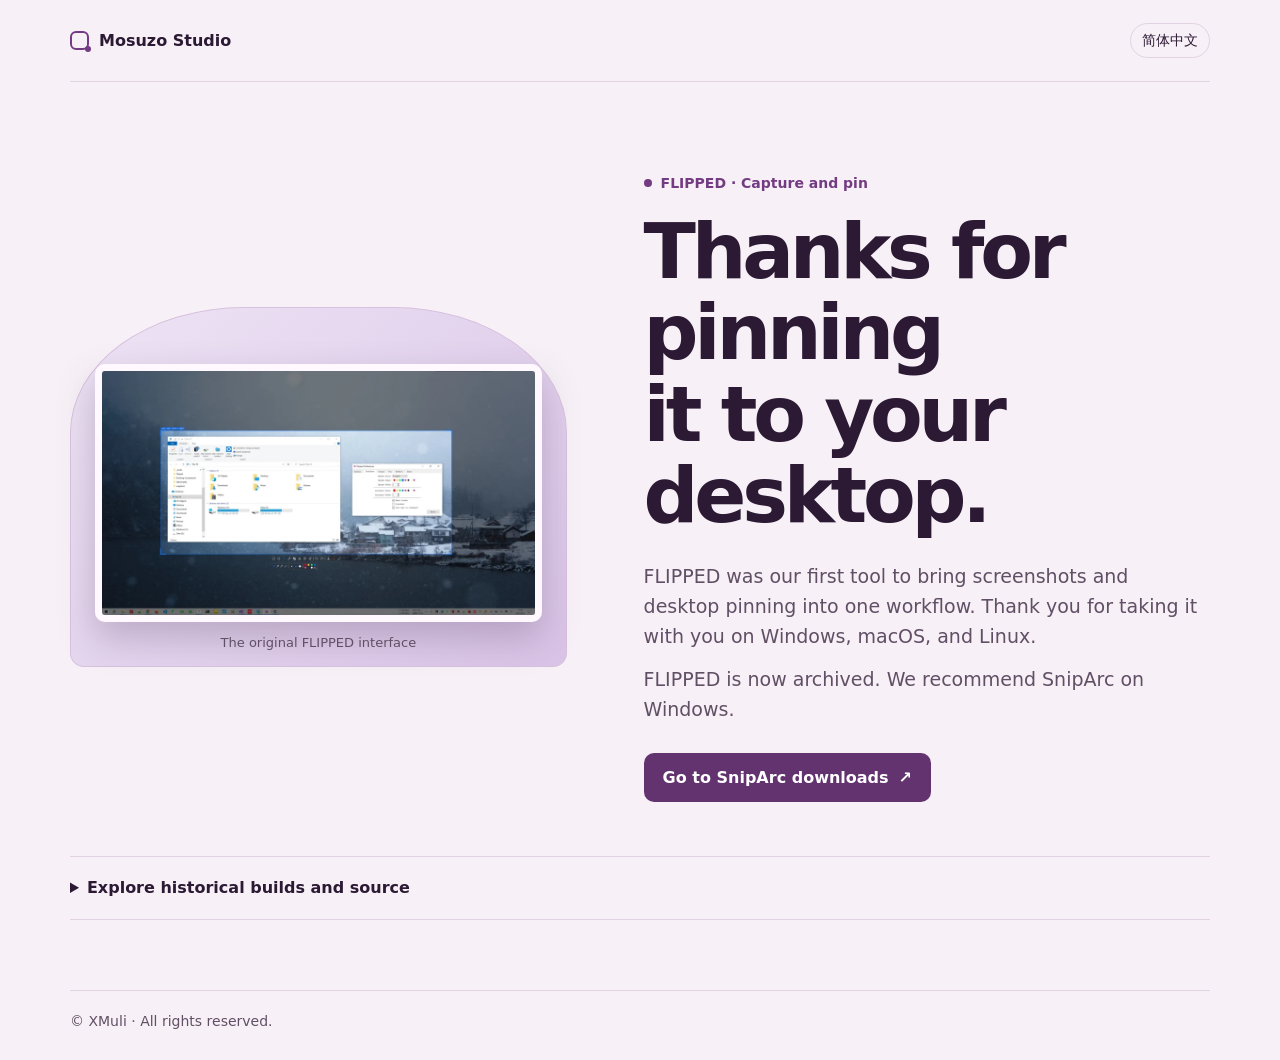
==== docs/index.html @ 4ecfbed5 "Publish bilingual FLIPPED project site" ====
<!doctype html>
<html lang="en">
<head>
  <meta charset="utf-8">
  <meta name="viewport" content="width=device-width, initial-scale=1">
  <meta name="description" content="FLIPPED was our first tool to bring screenshots and desktop pinning into one workflow. Thank you for taking it with you on Windows, macOS, and Linux.">
  <title>FLIPPED farewell · Mosuzo Studio</title>
  <link rel="stylesheet" href="farewell.css">
  <link rel="canonical" href="https://flipped.xmuli.tech/">
  <link rel="alternate" hreflang="zh-CN" href="https://flipped.xmuli.tech/zh-cn/">
</head>
<body class="legacy flipped">
<header class="top wrap">
  <a class="wordmark" href="index.html"><span class="logo-mark" aria-hidden="true"></span>Mosuzo Studio</a>
  <nav aria-label="Page navigation"><a class="language" href="zh-cn/index.html" lang="zh-CN">简体中文</a></nav>
</header>
<main class="wrap">
  <section class="legacy-hero">
    <div class="hero-copy">
      <p class="eyebrow"><span></span>FLIPPED · Capture and pin</p>
      <h1>Thanks for pinning<br>it to your desktop.</h1>
      <p class="lead">FLIPPED was our first tool to bring screenshots and desktop pinning into one workflow. Thank you for taking it with you on Windows, macOS, and Linux.</p>
      <p class="follow">FLIPPED is now archived. We recommend SnipArc on Windows.</p>
      <div class="actions"><a class="button" href="https://sniparc.mosuzo.com/download">Go to SnipArc downloads<span aria-hidden="true">↗</span></a></div>
    </div>
    <figure class="art flipped-art"><div class="photo-frame"><img src="farewell-assets/flipped.webp" alt="The original FLIPPED interface" width="920" height="518"></div><figcaption>The original FLIPPED interface</figcaption></figure>
  </section>
  <details class="archive-links">
    <summary>Explore historical builds and source</summary>
    <p>If you use macOS or Linux, look for a compatible historical build on the original project’s release page.</p>
    <div><a href="https://github.com/SunnyCapturer/FlippedPages/releases">Historical releases<span aria-hidden="true">↗</span></a><a href="https://github.com/SunnyCapturer/FLIPPED">Source<span aria-hidden="true">↗</span></a><a href="index-legacy.html">Archived website<span aria-hidden="true">↗</span></a></div>
  </details>
</main>
<footer class="footer wrap"><span>© <a href="https://github.com/XMuli">XMuli</a> · All rights reserved.</span></footer>
</body>
</html>
---- docs/farewell.css ----
:root {
  font-family: "Segoe UI", "Microsoft YaHei UI", system-ui, sans-serif;
  font-synthesis: none;
  line-height: 1.6;
}
*, *::before, *::after { box-sizing: border-box; }
body, h1, h2, p, figure { margin: 0; }
body {
  --bg: #f8f7f4;
  --ink: #201d30;
  --muted: #57536a;
  --line: #ddd8e4;
  --accent: #5542be;
  --button: #5542be;
  --button-text: #fff;
  background: var(--bg);
  color: var(--ink);
}
a { color: inherit; text-underline-offset: .25em; }
a:focus-visible, summary:focus-visible { outline: 3px solid var(--accent); outline-offset: 5px; }
img { display: block; max-width: 100%; height: auto; }
.wrap { width: min(1140px, calc(100% - 104px)); margin-inline: auto; }
.top, .footer { display: flex; align-items: center; justify-content: space-between; gap: 18px; }
.top { min-height: 82px; border-bottom: 1px solid var(--line); }
.wordmark, nav, .language, .button, .text-link, .card-link { display: inline-flex; align-items: center; gap: 10px; }
.top a, .footer a, .back, .project { text-decoration: none; }
.top a:hover, .footer a:hover, .back:hover { text-decoration: underline; }
.wordmark { font-weight: 700; }
.logo-mark { position: relative; width: 19px; height: 19px; border: 2px solid currentColor; border-radius: 6px; color: var(--accent); }
.logo-mark::after { content: ""; position: absolute; width: 6px; height: 6px; bottom: -4px; right: -4px; background: currentColor; border-radius: 50%; }
nav { gap: 24px; font-size: 14px; }
.language { padding: 5px 11px; border: 1px solid var(--line); border-radius: 100px; }
.eyebrow { color: var(--accent); font-weight: 700; font-size: 14px; display: flex; align-items: center; gap: 9px; }
.eyebrow > span { width: 8px; height: 8px; border-radius: 50%; background: currentColor; flex: none; }
h1 { font-size: clamp(48px, 6vw, 88px); line-height: 1.06; letter-spacing: -.055em; font-weight: 780; margin: 17px 0 24px; }
html[lang="en"] h1 { text-wrap: balance; }
.lead, .follow { color: var(--muted); max-width: 37rem; font-size: clamp(16px, 1.6vw, 19px); }
.follow { margin-top: 12px; }
.actions { display: flex; flex-wrap: wrap; align-items: center; gap: 12px 22px; margin-top: 28px; }
.button { background: var(--button); color: var(--button-text); padding: 12px 19px; border-radius: 10px; text-decoration: none; font-weight: 700; white-space: nowrap; }
.button:hover { filter: brightness(.9); }
.text-link { font-weight: 650; color: var(--accent); text-decoration: none; }
.text-link:hover { text-decoration: underline; }
.footer { border-top: 1px solid var(--line); color: var(--muted); font-size: 14px; padding: 19px 0 28px; margin-top: 70px; }
.home-hero, .legacy-hero { display: grid; align-items: center; grid-template-columns: minmax(0, 1.03fr) minmax(0, 1fr); gap: clamp(35px, 6vw, 90px); }
.home-hero { padding-block: clamp(55px, 8vw, 111px) 75px; }
.main-art { position: relative; display: grid; place-items: center; min-height: 418px; isolation: isolate; background: #e8e2fe; border: 1px solid #d7cbf7; border-radius: 22px; overflow: hidden; padding: 52px 40px 30px; }
.main-art img { position: relative; width: min(86%, 300px); border-radius: 13px; box-shadow: 0 18px 45px #30245c3b; }
.art-grid { position: absolute; inset: 0; z-index: -1; background: radial-gradient(ellipse at 85% 15%, #faf7ff, transparent 57%), repeating-linear-gradient(0deg, #7864b516 0 1px, transparent 1px 31px), repeating-linear-gradient(90deg, #7864b516 0 1px, transparent 1px 31px); }
.art-caption { position: absolute; top: 18px; left: 19px; right: 19px; display: flex; align-items: center; justify-content: space-between; gap: 8px; font-size: 12px; color: #554774; }
.art-caption strong { font-size: 17px; color: #2e2351; }
.projects { scroll-margin-top: 22px; padding-block: 27px 0; border-top: 1px solid var(--line); }
.section-heading h2, .last-call h2 { font-size: clamp(29px, 4vw, 49px); letter-spacing: -.04em; line-height: 1.16; margin: 6px 0 8px; }
.section-heading > p:last-child, .last-call p { color: var(--muted); }
.project-grid { display: grid; grid-template-columns: repeat(4, minmax(0, 1fr)); gap: 13px; margin-top: 21px; }
.project { display: grid; align-content: start; gap: 5px; min-height: 174px; padding: 16px; border-radius: 13px; border: 1px solid transparent; font-size: 14px; }
.project:hover { border-color: currentColor; }
.project strong { font-size: clamp(18px, 2.3vw, 29px); line-height: 1.2; overflow-wrap: anywhere; }
.project-period { font-size: 12px; font-weight: 650; }
.card-link { margin-top: 8px; font-weight: 700; }
.shotx-card { color: #d6f8df; background: #162a22; }
.flipped-card { color: #3b2951; background: #eee3f3; }
.sunny-card { color: #673b20; background: #fae8c6; }
.sunnycapturer-card { color: #253b81; background: #e0e9ff; }
.last-call { display: flex; align-items: center; justify-content: space-between; gap: 22px; margin-top: 52px; padding: 26px 28px; background: #eeeafb; border: 1px solid #ddd5f3; border-radius: 15px; }
.last-call h2 { margin-top: 0; font-size: clamp(25px, 3.5vw, 37px); }
.back { display: inline-block; color: var(--muted); font-size: 14px; margin-top: 24px; }
.legacy-hero { padding-block: clamp(45px, 7vw, 94px) 54px; }
.art { min-width: 0; }
.art figcaption { font-size: 13px; color: var(--muted); }
.archive-links { padding: 18px 0; border-top: 1px solid var(--line); border-bottom: 1px solid var(--line); }
.archive-links summary { width: fit-content; font-weight: 680; cursor: pointer; }
.archive-links p { color: var(--muted); margin: 10px 0; }
.archive-links div { display: flex; flex-wrap: wrap; gap: 6px 16px; }
.archive-links a { display: inline-flex; gap: 6px; color: var(--accent); font-weight: 650; }

.shotx { --bg: #101d18; --ink: #effff2; --muted: #b1c8ba; --line: #354b3f; --accent: #a0edb7; --button: #a8edba; --button-text: #102617; }
.shotx .wordmark, .shotx .eyebrow, .shotx .terminal, .shotx .archive-links summary { font-family: Consolas, "Microsoft YaHei UI", monospace; }
.shotx .button, .shotx .language { border-radius: 4px; }
.terminal { background: #14271d; border: 1px solid #426651; border-radius: 10px; box-shadow: 0 20px 50px #090f0c7a; overflow: hidden; }
.terminal-bar, .window-bar { display: flex; align-items: center; gap: 6px; min-height: 41px; padding: 0 13px; }
.terminal-bar { border-bottom: 1px solid #395645; color: #c6dacc; font-size: 12px; }
.terminal-bar i, .window-bar i { width: 7px; height: 7px; border-radius: 50%; background: currentColor; opacity: .68; }
.terminal-bar span { margin-left: 6px; }
.terminal-body { display: grid; min-height: 318px; place-content: center; justify-items: center; gap: 11px; color: #c2efd0; background: repeating-linear-gradient(90deg,#87bb9215 0 1px,transparent 1px 24px), repeating-linear-gradient(0deg,#87bb9215 0 1px,transparent 1px 24px); }
.terminal-body > span { color: #adc5b7; font-size: 12px; }
.reticle { position: relative; width: min(220px, 48vw); aspect-ratio: 1.65; border: 1px dashed #9cebaf; background: #89d5a018; margin-bottom: 5px; display: grid; place-items: center; }
.reticle::before { content: "+"; color: #a0edb7; font-size: 29px; }
.reticle::after, .reticle i { content: ""; position: absolute; width: 10px; height: 10px; border: 2px solid #9cebaf; background: #14271d; }
.reticle::after { right: -5px; bottom: -5px; }
.reticle i { left: -5px; top: -5px; }

.flipped { --bg: #f7f1f7; --ink: #2c1934; --muted: #604f65; --line: #e2d3e3; --accent: #733b81; --button: #633370; }
.flipped .legacy-hero { grid-template-columns: minmax(0, 1fr) minmax(0, 1.14fr); }
.flipped .legacy-hero .hero-copy { grid-column: 2; grid-row: 1; }
.flipped .flipped-art { grid-column: 1; grid-row: 1; }
.flipped-art { padding: 22px 24px 12px; background: linear-gradient(135deg,#eee4f5,#d9c4e7); border: 1px solid #d8c1df; border-radius: 35% 35% 14px 14px; }
.photo-frame { border: 7px solid #fff8ff; border-radius: 10px; margin-top: 34px; box-shadow: 0 16px 36px #47325243; overflow: hidden; }
.flipped-art figcaption { text-align: center; padding-top: 11px; }

.sunny { --bg: #fff7e7; --ink: #442c1e; --muted: #70513a; --line: #ead9bd; --accent: #8d440e; --button: #8a4217; }
.sunny h1 { font-family: Georgia, "Songti SC", SimSun, serif; font-weight: 700; }
.sunny .button { border-radius: 100px; }
.postcard { background: #fffcf0; border: 1px solid #ead4ab; padding: 12px; box-shadow: 0 20px 37px #50341121; transform: rotate(3deg); margin: 8px; }
.sun-scene { position: relative; display: grid; place-items: center; min-height: 240px; isolation: isolate; overflow: hidden; background: #fbe5af; }
.sun-scene i { position: absolute; width: 42%; aspect-ratio: 1; border-radius: 50%; background: #ed9c42; top: 18%; }
.sun-scene b, .sun-scene span { position: absolute; bottom: -62%; border-radius: 50%; width: 104%; aspect-ratio: 1; }
.sun-scene b { background: #c66b43; left: -28%; }
.sun-scene span { background: #df8056; right: -37%; bottom: -74%; }
.postcard figcaption { display: flex; flex-wrap: wrap; align-items: baseline; justify-content: space-between; gap: 4px 12px; padding: 8px 5px 1px; }
.postcard strong { font-family: Georgia, serif; font-size: 26px; color: #713b23; }

.sunnycapturer { --bg: #eef3fe; --ink: #172758; --muted: #445580; --line: #d0dcf5; --accent: #2b48aa; --button: #2c48ad; }
.sunnycapturer .legacy-hero { grid-template-columns: 1fr; text-align: center; gap: 28px; }
.sunnycapturer .hero-copy { display: grid; justify-items: center; }
.sunnycapturer h1 br { display: none; }
.sunnycapturer .actions { justify-content: center; }
.capturer-art { width: min(100%, 720px); margin-inline: auto; isolation: isolate; position: relative; padding: 38px 32px 11px; border-radius: 18px; background: linear-gradient(137deg,#dbe8ff,#d7d7fa); overflow: hidden; border: 1px solid #d1dafa; }
.capturer-orbit { position: absolute; z-index: -1; inset: -60% 18% auto; aspect-ratio: 1; border-radius: 50%; border: 1px solid #8c9bda94; box-shadow: 0 0 0 15px #e2e9ff77, 0 0 0 36px #8c9bda26; }
.capturer-window { overflow: hidden; border-radius: 10px; box-shadow: 0 14px 30px #293f8434; background: #fff; text-align: left; }
.window-bar { min-height: 29px; color: #6375ad; background: #f6f8ff; border-bottom: 1px solid #e0e6fa; }
.capturer-window img { width: 100%; }
.capturer-art figcaption { margin-top: 10px; }

@media (max-width: 960px) {
  .wrap { width: calc(100% - 58px); }
  .main-art { min-height: 350px; }
  .project-grid { grid-template-columns: repeat(2, minmax(0, 1fr)); }
}
@media (max-width: 700px) {
  .wrap { width: calc(100% - 34px); }
  .top { min-height: 63px; }
  nav { gap: 9px; }
  .top nav > a:first-child { display: none; }
  .home-hero, .legacy-hero, .flipped .legacy-hero { grid-template-columns: minmax(0, 1fr); gap: 29px; padding-block: 40px 44px; }
  .flipped .legacy-hero .hero-copy, .flipped .flipped-art { grid-column: auto; grid-row: auto; }
  .main-art { min-height: 0; padding: 51px 25px 23px; }
  h1 { margin-block: 14px 16px; font-size: clamp(41px, 9vw, 64px); }
  .photo-frame { margin-top: 16px; }
  .terminal-body { min-height: 230px; }
  .sun-scene { min-height: 185px; }
  .capturer-art { padding-inline: 15px; }
  .last-call { align-items: flex-start; flex-direction: column; padding: 19px; }
  .footer { margin-top: 46px; }
}
@media (max-width: 380px) {
  .project-grid { grid-template-columns: 1fr; }
  .project { min-height: auto; }
  .art-caption { left: 11px; right: 11px; }
}
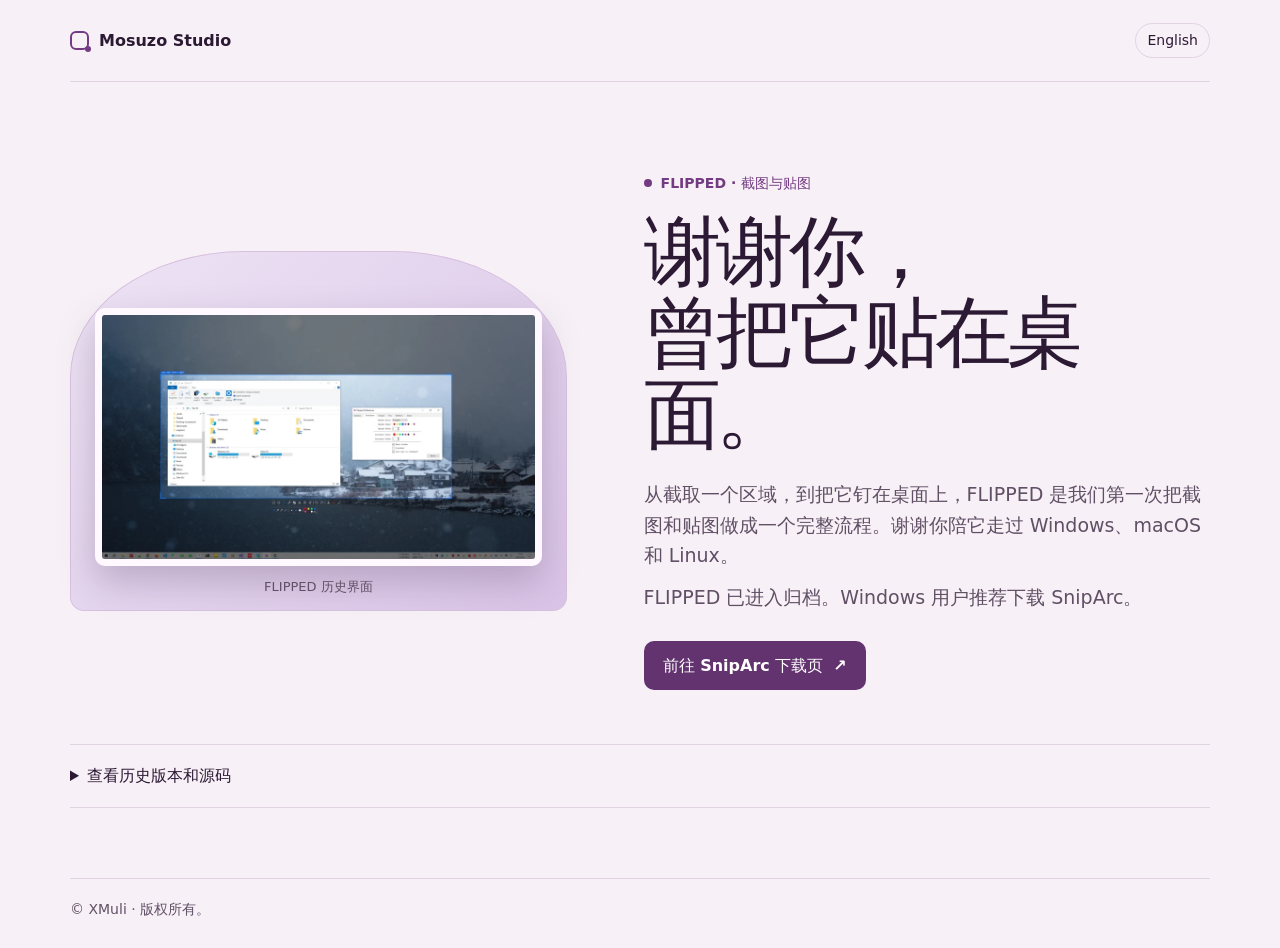
==== commit db8bcf35: "Set Chinese as the default website language" ====
--- a/docs/index.html
+++ b/docs/index.html
@@ -1,36 +1,36 @@
 <!doctype html>
-<html lang="en">
+<html lang="zh-CN">
 <head>
   <meta charset="utf-8">
   <meta name="viewport" content="width=device-width, initial-scale=1">
-  <meta name="description" content="FLIPPED was our first tool to bring screenshots and desktop pinning into one workflow. Thank you for taking it with you on Windows, macOS, and Linux.">
-  <title>FLIPPED farewell · Mosuzo Studio</title>
+  <meta name="description" content="从截取一个区域，到把它钉在桌面上，FLIPPED 是我们第一次把截图和贴图做成一个完整流程。谢谢你陪它走过 Windows、macOS 和 Linux。">
+  <title>FLIPPED 告别页 · Mosuzo Studio</title>
   <link rel="stylesheet" href="farewell.css">
   <link rel="canonical" href="https://flipped.xmuli.tech/">
-  <link rel="alternate" hreflang="zh-CN" href="https://flipped.xmuli.tech/zh-cn/">
+  <link rel="alternate" hreflang="en" href="https://flipped.xmuli.tech/en/">
 </head>
 <body class="legacy flipped">
 <header class="top wrap">
   <a class="wordmark" href="index.html"><span class="logo-mark" aria-hidden="true"></span>Mosuzo Studio</a>
-  <nav aria-label="Page navigation"><a class="language" href="zh-cn/index.html" lang="zh-CN">简体中文</a></nav>
+  <nav aria-label="页面导航"><a class="language" href="en/index.html" lang="en">English</a></nav>
 </header>
 <main class="wrap">
   <section class="legacy-hero">
     <div class="hero-copy">
-      <p class="eyebrow"><span></span>FLIPPED · Capture and pin</p>
-      <h1>Thanks for pinning<br>it to your desktop.</h1>
-      <p class="lead">FLIPPED was our first tool to bring screenshots and desktop pinning into one workflow. Thank you for taking it with you on Windows, macOS, and Linux.</p>
-      <p class="follow">FLIPPED is now archived. We recommend SnipArc on Windows.</p>
-      <div class="actions"><a class="button" href="https://sniparc.mosuzo.com/download">Go to SnipArc downloads<span aria-hidden="true">↗</span></a></div>
+      <p class="eyebrow"><span></span>FLIPPED · 截图与贴图</p>
+      <h1>谢谢你，<br>曾把它贴在桌面。</h1>
+      <p class="lead">从截取一个区域，到把它钉在桌面上，FLIPPED 是我们第一次把截图和贴图做成一个完整流程。谢谢你陪它走过 Windows、macOS 和 Linux。</p>
+      <p class="follow">FLIPPED 已进入归档。Windows 用户推荐下载 SnipArc。</p>
+      <div class="actions"><a class="button" href="https://sniparc.mosuzo.com/zh-cn/download">前往 SnipArc 下载页<span aria-hidden="true">↗</span></a></div>
     </div>
-    <figure class="art flipped-art"><div class="photo-frame"><img src="farewell-assets/flipped.webp" alt="The original FLIPPED interface" width="920" height="518"></div><figcaption>The original FLIPPED interface</figcaption></figure>
+    <figure class="art flipped-art"><div class="photo-frame"><img src="farewell-assets/flipped.webp" alt="FLIPPED 历史界面" width="920" height="518"></div><figcaption>FLIPPED 历史界面</figcaption></figure>
   </section>
   <details class="archive-links">
-    <summary>Explore historical builds and source</summary>
-    <p>If you use macOS or Linux, look for a compatible historical build on the original project’s release page.</p>
-    <div><a href="https://github.com/SunnyCapturer/FlippedPages/releases">Historical releases<span aria-hidden="true">↗</span></a><a href="https://github.com/SunnyCapturer/FLIPPED">Source<span aria-hidden="true">↗</span></a><a href="index-legacy.html">Archived website<span aria-hidden="true">↗</span></a></div>
+    <summary>查看历史版本和源码</summary>
+    <p>历史版本面向的平台各有不同。macOS 或 Linux 用户可从原项目查找适合自己系统的旧版本。</p>
+    <div><a href="https://github.com/SunnyCapturer/FlippedPages/releases">历史发布<span aria-hidden="true">↗</span></a><a href="https://github.com/SunnyCapturer/FLIPPED">源码<span aria-hidden="true">↗</span></a><a href="../index-legacy.zh_CN.html">旧站档案<span aria-hidden="true">↗</span></a></div>
   </details>
 </main>
-<footer class="footer wrap"><span>© <a href="https://github.com/XMuli">XMuli</a> · All rights reserved.</span></footer>
+<footer class="footer wrap"><span>© <a href="https://github.com/XMuli">XMuli</a> · 版权所有。</span></footer>
 </body>
 </html>
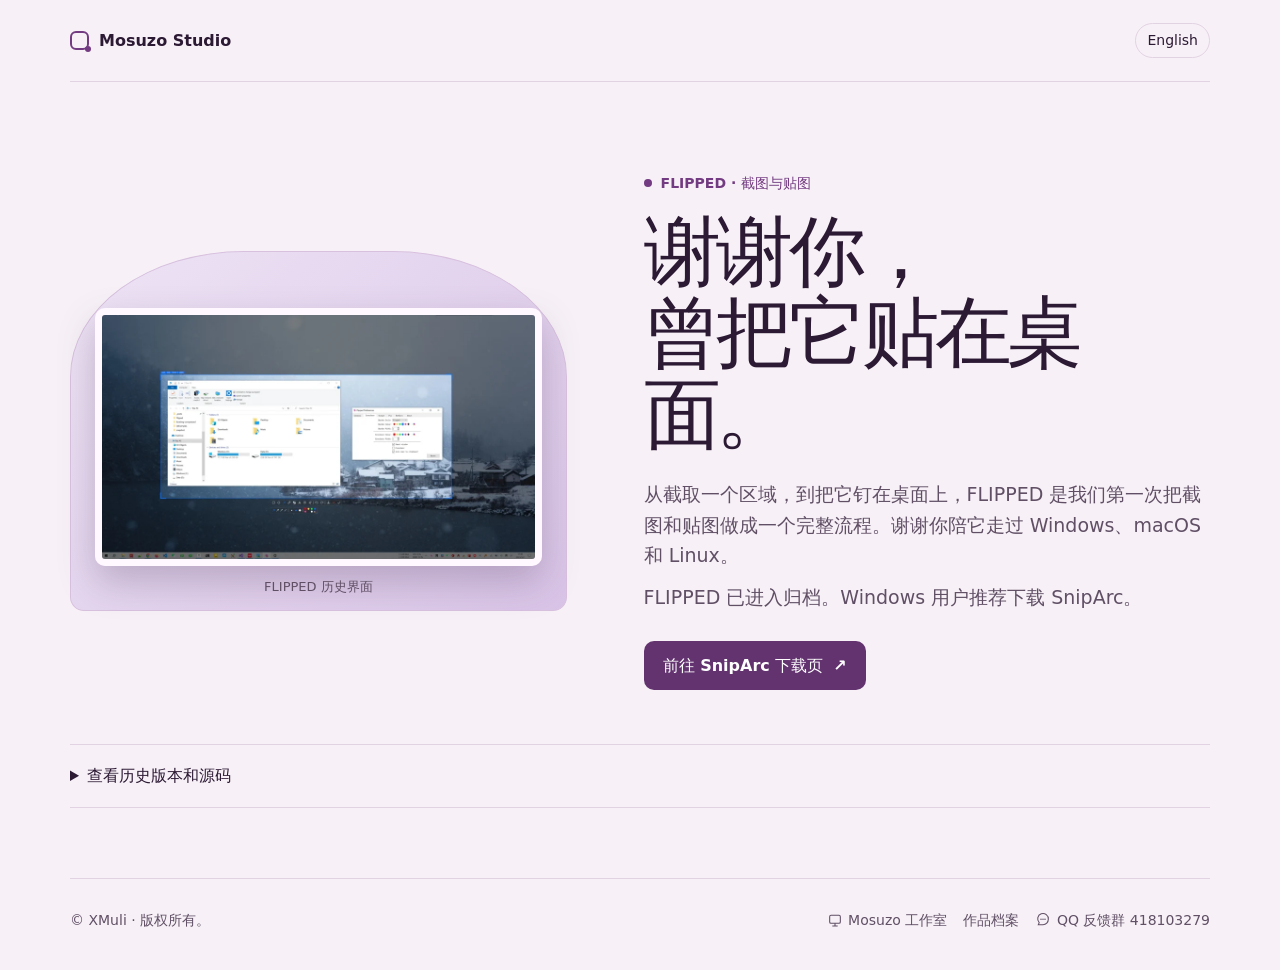
==== commit c45c5a81: "Add archive and feedback links to the website footer" ====
--- a/docs/index.html
+++ b/docs/index.html
@@ -31,6 +31,6 @@
     <div><a href="https://github.com/SunnyCapturer/FlippedPages/releases">历史发布<span aria-hidden="true">↗</span></a><a href="https://github.com/SunnyCapturer/FLIPPED">源码<span aria-hidden="true">↗</span></a><a href="../index-legacy.zh_CN.html">旧站档案<span aria-hidden="true">↗</span></a></div>
   </details>
 </main>
-<footer class="footer wrap"><span>© <a href="https://github.com/XMuli">XMuli</a> · 版权所有。</span></footer>
+<footer class="footer wrap"><span>© <a href="https://github.com/XMuli">XMuli</a> · 版权所有。</span><nav class="site-contacts" aria-label="联系"><a href="https://mosuzo.com/"><svg class="contact-icon" viewBox="0 0 24 24" fill="none" stroke="currentColor" stroke-width="1.6" aria-hidden="true"><rect x="4" y="5" width="16" height="12" rx="2"/><path d="M8 21h8m-4-4v4"/></svg>Mosuzo 工作室</a><a href="https://screenshot-archive.xmuli.tech/">作品档案</a><a href="https://qm.qq.com/q/ff0xkauRdm"><svg class="contact-icon" viewBox="0 0 24 24" fill="none" stroke="currentColor" stroke-width="1.6" aria-hidden="true"><path d="M20 11a8 8 0 0 1-8 8H5l1.3-3.1A8 8 0 1 1 20 11Z"/><path d="M9 11h.02m2.98 0h.02m2.98 0h.02" stroke-width="2.2" stroke-linecap="round"/></svg>QQ 反馈群 418103279</a></nav></footer>
 </body>
 </html>
--- a/docs/farewell.css
+++ b/docs/farewell.css
@@ -148,3 +148,9 @@
   .project { min-height: auto; }
   .art-caption { left: 11px; right: 11px; }
 }
+
+.site-contacts { display: flex; flex-wrap: wrap; gap: .1rem 1rem; align-items: center; font-size: .875rem; }
+.site-contacts a { display: inline-flex; align-items: center; gap: .35rem; min-height: 44px; text-decoration: none; }
+.site-contacts a:hover { text-decoration: underline; }
+.site-contacts .contact-icon { width: 1rem; height: 1rem; flex: none; }
+footer:has(.site-contacts) { display: flex; flex-wrap: wrap; align-items: center; justify-content: space-between; gap: .25rem 1rem; }
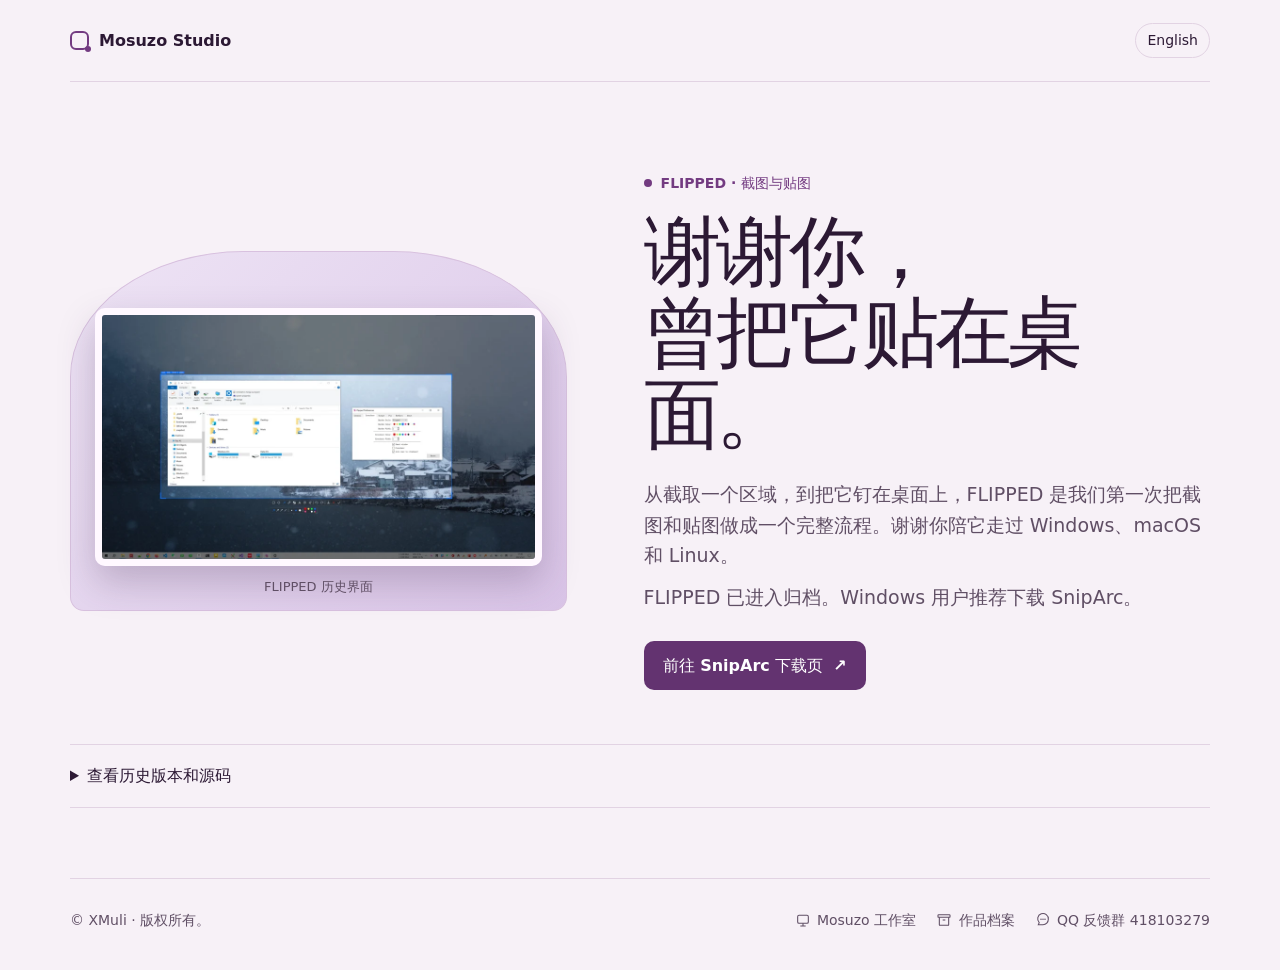
==== commit 1712a2fb: "Fix footer contact layout and refresh cached styles Add intrinsic SVG sizes, align the footer links " ====
--- a/docs/index.html
+++ b/docs/index.html
@@ -5,7 +5,7 @@
   <meta name="viewport" content="width=device-width, initial-scale=1">
   <meta name="description" content="从截取一个区域，到把它钉在桌面上，FLIPPED 是我们第一次把截图和贴图做成一个完整流程。谢谢你陪它走过 Windows、macOS 和 Linux。">
   <title>FLIPPED 告别页 · Mosuzo Studio</title>
-  <link rel="stylesheet" href="farewell.css">
+  <link rel="stylesheet" href="farewell.css?v=20261127">
   <link rel="canonical" href="https://flipped.xmuli.tech/">
   <link rel="alternate" hreflang="en" href="https://flipped.xmuli.tech/en/">
 </head>
@@ -31,6 +31,6 @@
     <div><a href="https://github.com/SunnyCapturer/FlippedPages/releases">历史发布<span aria-hidden="true">↗</span></a><a href="https://github.com/SunnyCapturer/FLIPPED">源码<span aria-hidden="true">↗</span></a><a href="../index-legacy.zh_CN.html">旧站档案<span aria-hidden="true">↗</span></a></div>
   </details>
 </main>
-<footer class="footer wrap"><span>© <a href="https://github.com/XMuli">XMuli</a> · 版权所有。</span><nav class="site-contacts" aria-label="联系"><a href="https://mosuzo.com/"><svg class="contact-icon" viewBox="0 0 24 24" fill="none" stroke="currentColor" stroke-width="1.6" aria-hidden="true"><rect x="4" y="5" width="16" height="12" rx="2"/><path d="M8 21h8m-4-4v4"/></svg>Mosuzo 工作室</a><a href="https://screenshot-archive.xmuli.tech/">作品档案</a><a href="https://qm.qq.com/q/ff0xkauRdm"><svg class="contact-icon" viewBox="0 0 24 24" fill="none" stroke="currentColor" stroke-width="1.6" aria-hidden="true"><path d="M20 11a8 8 0 0 1-8 8H5l1.3-3.1A8 8 0 1 1 20 11Z"/><path d="M9 11h.02m2.98 0h.02m2.98 0h.02" stroke-width="2.2" stroke-linecap="round"/></svg>QQ 反馈群 418103279</a></nav></footer>
+<footer class="footer wrap"><span>© <a href="https://github.com/XMuli">XMuli</a> · 版权所有。</span><nav class="site-contacts" aria-label="联系"><a href="https://mosuzo.com/"><svg class="contact-icon" width="16" height="16" viewBox="0 0 24 24" fill="none" stroke="currentColor" stroke-width="1.6" aria-hidden="true"><rect x="4" y="5" width="16" height="12" rx="2"/><path d="M8 21h8m-4-4v4"/></svg>Mosuzo 工作室</a><a href="https://screenshot-archive.xmuli.tech/"><svg class="contact-icon" width="16" height="16" viewBox="0 0 24 24" fill="none" stroke="currentColor" stroke-width="1.6" aria-hidden="true"><rect x="3" y="4" width="18" height="4" rx="1"/><path d="M5 8v11a1 1 0 0 0 1 1h12a1 1 0 0 0 1-1V8"/><path d="M10 12h4"/></svg>作品档案</a><a href="https://qm.qq.com/q/ff0xkauRdm"><svg class="contact-icon" width="16" height="16" viewBox="0 0 24 24" fill="none" stroke="currentColor" stroke-width="1.6" aria-hidden="true"><path d="M20 11a8 8 0 0 1-8 8H5l1.3-3.1A8 8 0 1 1 20 11Z"/><path d="M9 11h.02m2.98 0h.02m2.98 0h.02" stroke-width="2.2" stroke-linecap="round"/></svg>QQ 反馈群 418103279</a></nav></footer>
 </body>
 </html>
--- a/docs/farewell.css
+++ b/docs/farewell.css
@@ -149,8 +149,12 @@
   .art-caption { left: 11px; right: 11px; }
 }
 
-.site-contacts { display: flex; flex-wrap: wrap; gap: .1rem 1rem; align-items: center; font-size: .875rem; }
-.site-contacts a { display: inline-flex; align-items: center; gap: .35rem; min-height: 44px; text-decoration: none; }
+.site-contacts { display: flex; flex-wrap: wrap; align-items: center; gap: .1rem 1.25rem; font-size: .875rem; }
+.site-contacts a { display: inline-flex; align-items: center; gap: .4rem; min-height: 44px; white-space: nowrap; text-decoration: none; }
 .site-contacts a:hover { text-decoration: underline; }
 .site-contacts .contact-icon { width: 1rem; height: 1rem; flex: none; }
-footer:has(.site-contacts) { display: flex; flex-wrap: wrap; align-items: center; justify-content: space-between; gap: .25rem 1rem; }+footer:has(.site-contacts) { display: flex; flex-wrap: wrap; align-items: center; justify-content: space-between; gap: .25rem 1.25rem; }
+@media (max-width: 700px) {
+  footer:has(.site-contacts) { align-items: flex-start; }
+  .site-contacts { gap: .1rem 1rem; }
+}
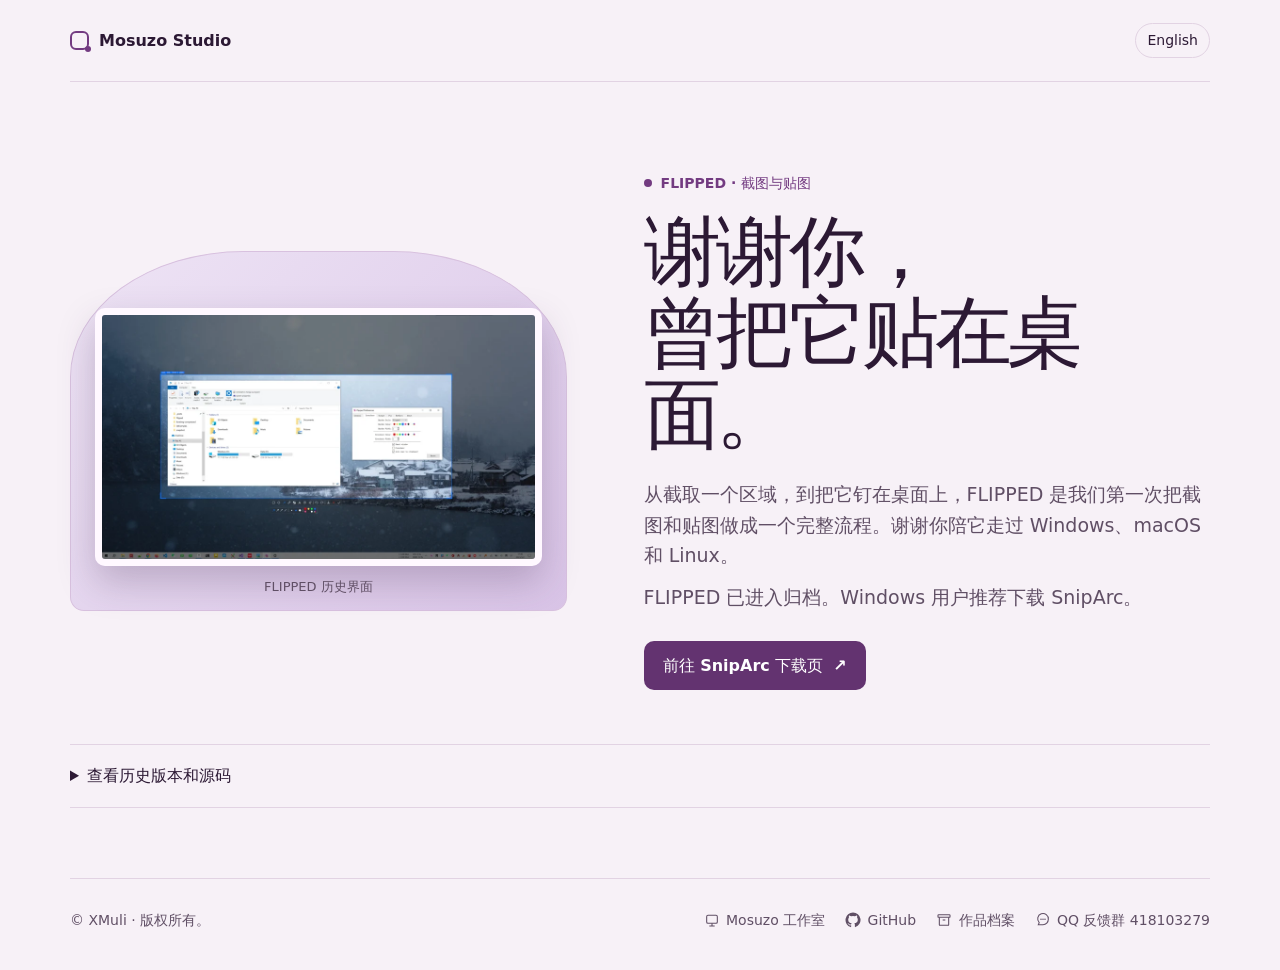
==== commit 62f2fd62: "Refresh bilingual README and footer contacts Rewrite the READMEs with a project screenshot and logo " ====
--- a/docs/index.html
+++ b/docs/index.html
@@ -31,6 +31,6 @@
     <div><a href="https://github.com/SunnyCapturer/FlippedPages/releases">历史发布<span aria-hidden="true">↗</span></a><a href="https://github.com/SunnyCapturer/FLIPPED">源码<span aria-hidden="true">↗</span></a><a href="../index-legacy.zh_CN.html">旧站档案<span aria-hidden="true">↗</span></a></div>
   </details>
 </main>
-<footer class="footer wrap"><span>© <a href="https://github.com/XMuli">XMuli</a> · 版权所有。</span><nav class="site-contacts" aria-label="联系"><a href="https://mosuzo.com/"><svg class="contact-icon" width="16" height="16" viewBox="0 0 24 24" fill="none" stroke="currentColor" stroke-width="1.6" aria-hidden="true"><rect x="4" y="5" width="16" height="12" rx="2"/><path d="M8 21h8m-4-4v4"/></svg>Mosuzo 工作室</a><a href="https://screenshot-archive.xmuli.tech/"><svg class="contact-icon" width="16" height="16" viewBox="0 0 24 24" fill="none" stroke="currentColor" stroke-width="1.6" aria-hidden="true"><rect x="3" y="4" width="18" height="4" rx="1"/><path d="M5 8v11a1 1 0 0 0 1 1h12a1 1 0 0 0 1-1V8"/><path d="M10 12h4"/></svg>作品档案</a><a href="https://qm.qq.com/q/ff0xkauRdm"><svg class="contact-icon" width="16" height="16" viewBox="0 0 24 24" fill="none" stroke="currentColor" stroke-width="1.6" aria-hidden="true"><path d="M20 11a8 8 0 0 1-8 8H5l1.3-3.1A8 8 0 1 1 20 11Z"/><path d="M9 11h.02m2.98 0h.02m2.98 0h.02" stroke-width="2.2" stroke-linecap="round"/></svg>QQ 反馈群 418103279</a></nav></footer>
+<footer class="footer wrap"><span>© <a href="https://github.com/XMuli">XMuli</a> · 版权所有。</span><nav class="site-contacts" aria-label="联系"><a href="https://mosuzo.com/"><svg class="contact-icon" width="16" height="16" viewBox="0 0 24 24" fill="none" stroke="currentColor" stroke-width="1.6" aria-hidden="true"><rect x="4" y="5" width="16" height="12" rx="2"/><path d="M8 21h8m-4-4v4"/></svg>Mosuzo 工作室</a><a href="https://github.com/XMuli"><svg class="contact-icon" width="16" height="16" viewBox="0 0 24 24" fill="currentColor" aria-hidden="true"><path d="M12 .75a11.25 11.25 0 0 0-3.56 21.92c.56.1.77-.24.77-.54v-2.1c-3.13.68-3.79-1.33-3.79-1.33-.51-1.3-1.25-1.64-1.25-1.64-1.02-.7.08-.69.08-.69 1.13.08 1.72 1.16 1.72 1.16 1 1.72 2.64 1.22 3.28.93.1-.73.39-1.22.71-1.5-2.5-.29-5.13-1.25-5.13-5.57 0-1.23.44-2.24 1.16-3.03-.12-.28-.5-1.43.11-2.98 0 0 .95-.31 3.1 1.16a10.76 10.76 0 0 1 5.64 0c2.15-1.47 3.1-1.16 3.1-1.16.61 1.55.23 2.7.11 2.98.72.79 1.16 1.8 1.16 3.03 0 4.33-2.63 5.28-5.14 5.56.4.35.76 1.03.76 2.08v3.1c0 .3.21.65.78.54A11.25 11.25 0 0 0 12 .75Z"/></svg>GitHub</a><a href="https://screenshot-archive.xmuli.tech/"><svg class="contact-icon" width="16" height="16" viewBox="0 0 24 24" fill="none" stroke="currentColor" stroke-width="1.6" aria-hidden="true"><rect x="3" y="4" width="18" height="4" rx="1"/><path d="M5 8v11a1 1 0 0 0 1 1h12a1 1 0 0 0 1-1V8"/><path d="M10 12h4"/></svg>作品档案</a><a href="https://qm.qq.com/q/ff0xkauRdm"><svg class="contact-icon" width="16" height="16" viewBox="0 0 24 24" fill="none" stroke="currentColor" stroke-width="1.6" aria-hidden="true"><path d="M20 11a8 8 0 0 1-8 8H5l1.3-3.1A8 8 0 1 1 20 11Z"/><path d="M9 11h.02m2.98 0h.02m2.98 0h.02" stroke-width="2.2" stroke-linecap="round"/></svg>QQ 反馈群 418103279</a></nav></footer>
 </body>
 </html>
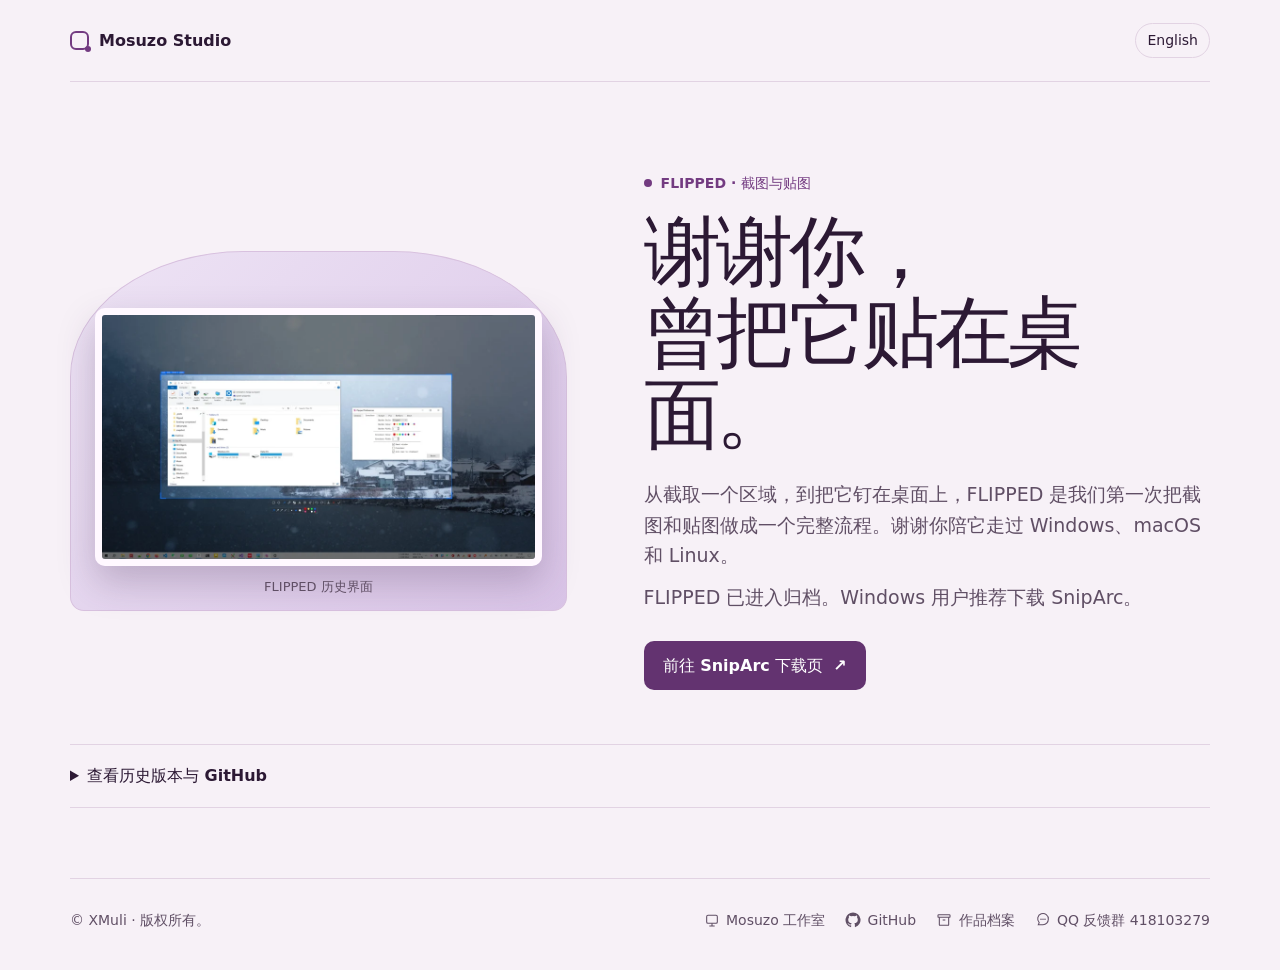
==== commit a392a249: "Use GitHub labels instead of source wording Replace the source link labels and the historical-builds" ====
--- a/docs/index.html
+++ b/docs/index.html
@@ -26,9 +26,9 @@
     <figure class="art flipped-art"><div class="photo-frame"><img src="farewell-assets/flipped.webp" alt="FLIPPED 历史界面" width="920" height="518"></div><figcaption>FLIPPED 历史界面</figcaption></figure>
   </section>
   <details class="archive-links">
-    <summary>查看历史版本和源码</summary>
+    <summary>查看历史版本与 GitHub</summary>
     <p>历史版本面向的平台各有不同。macOS 或 Linux 用户可从原项目查找适合自己系统的旧版本。</p>
-    <div><a href="https://github.com/SunnyCapturer/FlippedPages/releases">历史发布<span aria-hidden="true">↗</span></a><a href="https://github.com/SunnyCapturer/FLIPPED">源码<span aria-hidden="true">↗</span></a><a href="../index-legacy.zh_CN.html">旧站档案<span aria-hidden="true">↗</span></a></div>
+    <div><a href="https://github.com/SunnyCapturer/FlippedPages/releases">历史发布<span aria-hidden="true">↗</span></a><a href="https://github.com/SunnyCapturer/FLIPPED">GitHub<span aria-hidden="true">↗</span></a><a href="../index-legacy.zh_CN.html">旧站档案<span aria-hidden="true">↗</span></a></div>
   </details>
 </main>
 <footer class="footer wrap"><span>© <a href="https://github.com/XMuli">XMuli</a> · 版权所有。</span><nav class="site-contacts" aria-label="联系"><a href="https://mosuzo.com/"><svg class="contact-icon" width="16" height="16" viewBox="0 0 24 24" fill="none" stroke="currentColor" stroke-width="1.6" aria-hidden="true"><rect x="4" y="5" width="16" height="12" rx="2"/><path d="M8 21h8m-4-4v4"/></svg>Mosuzo 工作室</a><a href="https://github.com/XMuli"><svg class="contact-icon" width="16" height="16" viewBox="0 0 24 24" fill="currentColor" aria-hidden="true"><path d="M12 .75a11.25 11.25 0 0 0-3.56 21.92c.56.1.77-.24.77-.54v-2.1c-3.13.68-3.79-1.33-3.79-1.33-.51-1.3-1.25-1.64-1.25-1.64-1.02-.7.08-.69.08-.69 1.13.08 1.72 1.16 1.72 1.16 1 1.72 2.64 1.22 3.28.93.1-.73.39-1.22.71-1.5-2.5-.29-5.13-1.25-5.13-5.57 0-1.23.44-2.24 1.16-3.03-.12-.28-.5-1.43.11-2.98 0 0 .95-.31 3.1 1.16a10.76 10.76 0 0 1 5.64 0c2.15-1.47 3.1-1.16 3.1-1.16.61 1.55.23 2.7.11 2.98.72.79 1.16 1.8 1.16 3.03 0 4.33-2.63 5.28-5.14 5.56.4.35.76 1.03.76 2.08v3.1c0 .3.21.65.78.54A11.25 11.25 0 0 0 12 .75Z"/></svg>GitHub</a><a href="https://screenshot-archive.xmuli.tech/"><svg class="contact-icon" width="16" height="16" viewBox="0 0 24 24" fill="none" stroke="currentColor" stroke-width="1.6" aria-hidden="true"><rect x="3" y="4" width="18" height="4" rx="1"/><path d="M5 8v11a1 1 0 0 0 1 1h12a1 1 0 0 0 1-1V8"/><path d="M10 12h4"/></svg>作品档案</a><a href="https://qm.qq.com/q/ff0xkauRdm"><svg class="contact-icon" width="16" height="16" viewBox="0 0 24 24" fill="none" stroke="currentColor" stroke-width="1.6" aria-hidden="true"><path d="M20 11a8 8 0 0 1-8 8H5l1.3-3.1A8 8 0 1 1 20 11Z"/><path d="M9 11h.02m2.98 0h.02m2.98 0h.02" stroke-width="2.2" stroke-linecap="round"/></svg>QQ 反馈群 418103279</a></nav></footer>
